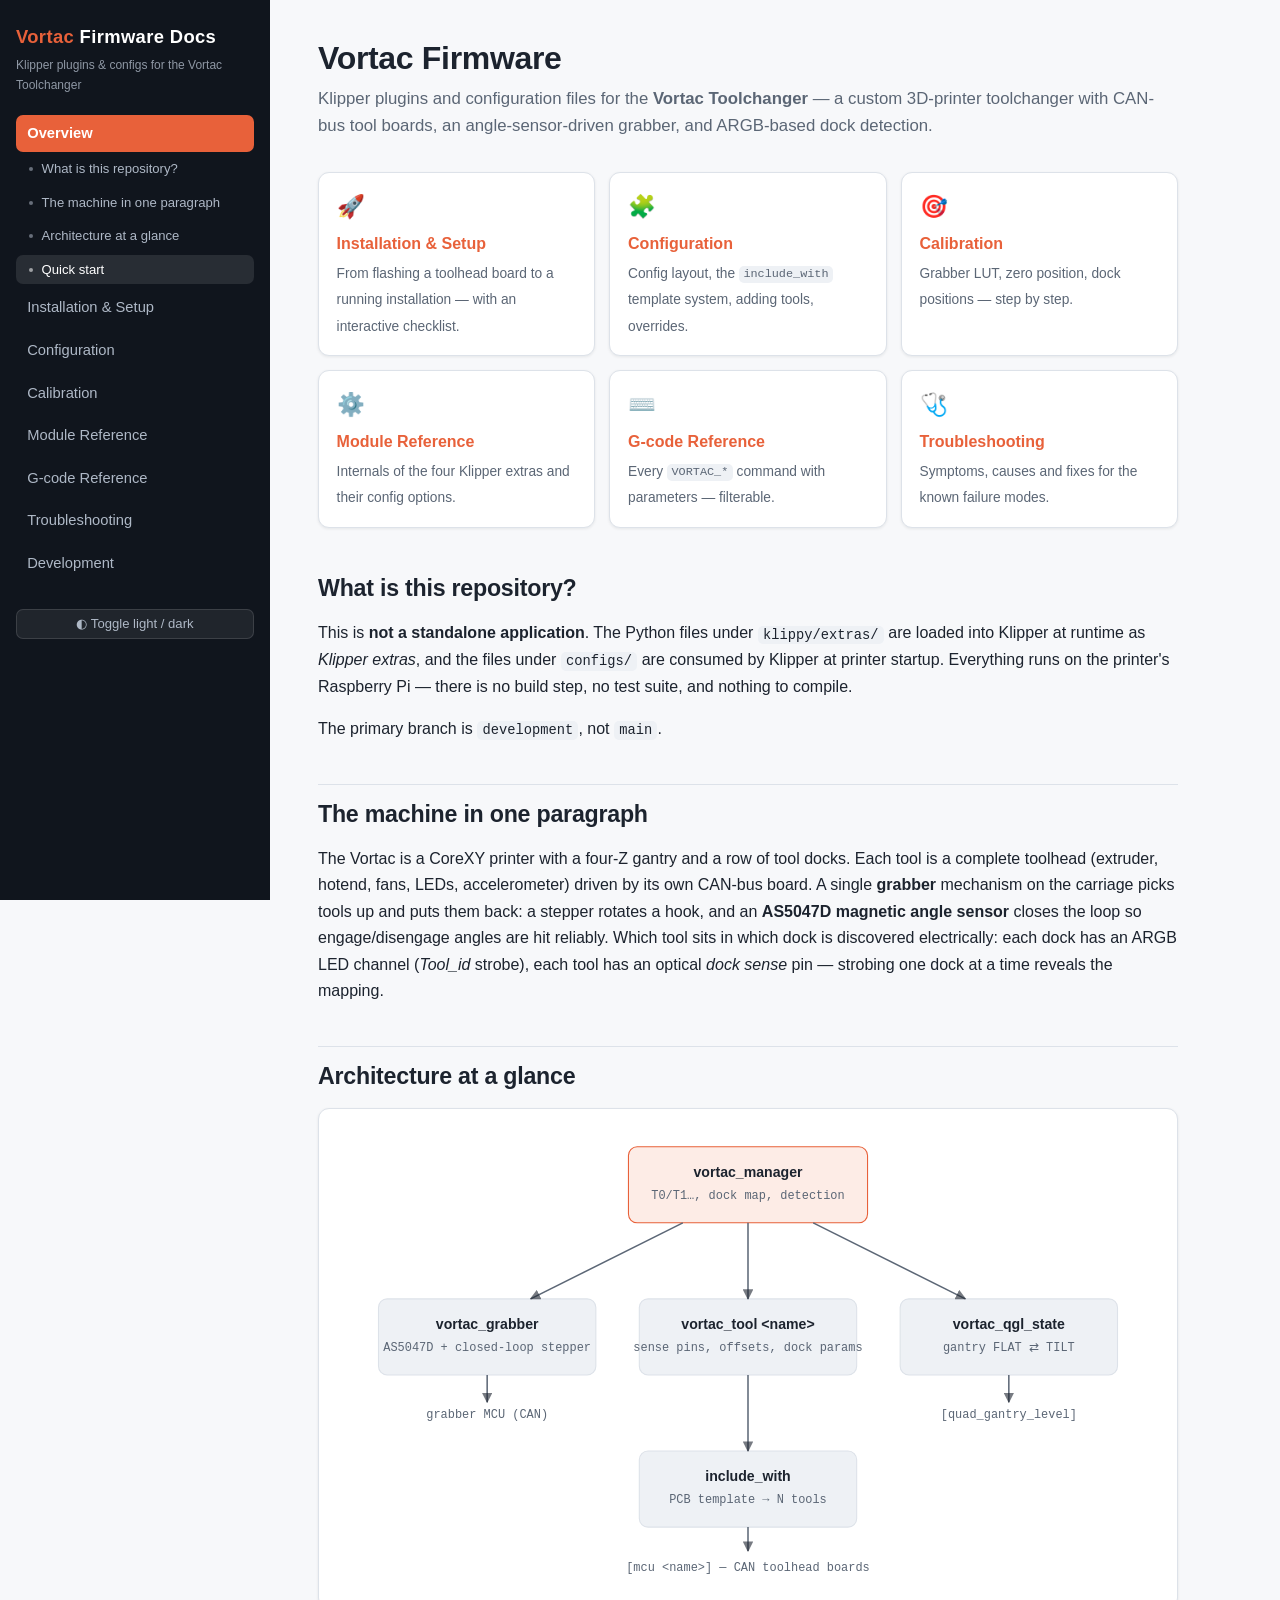
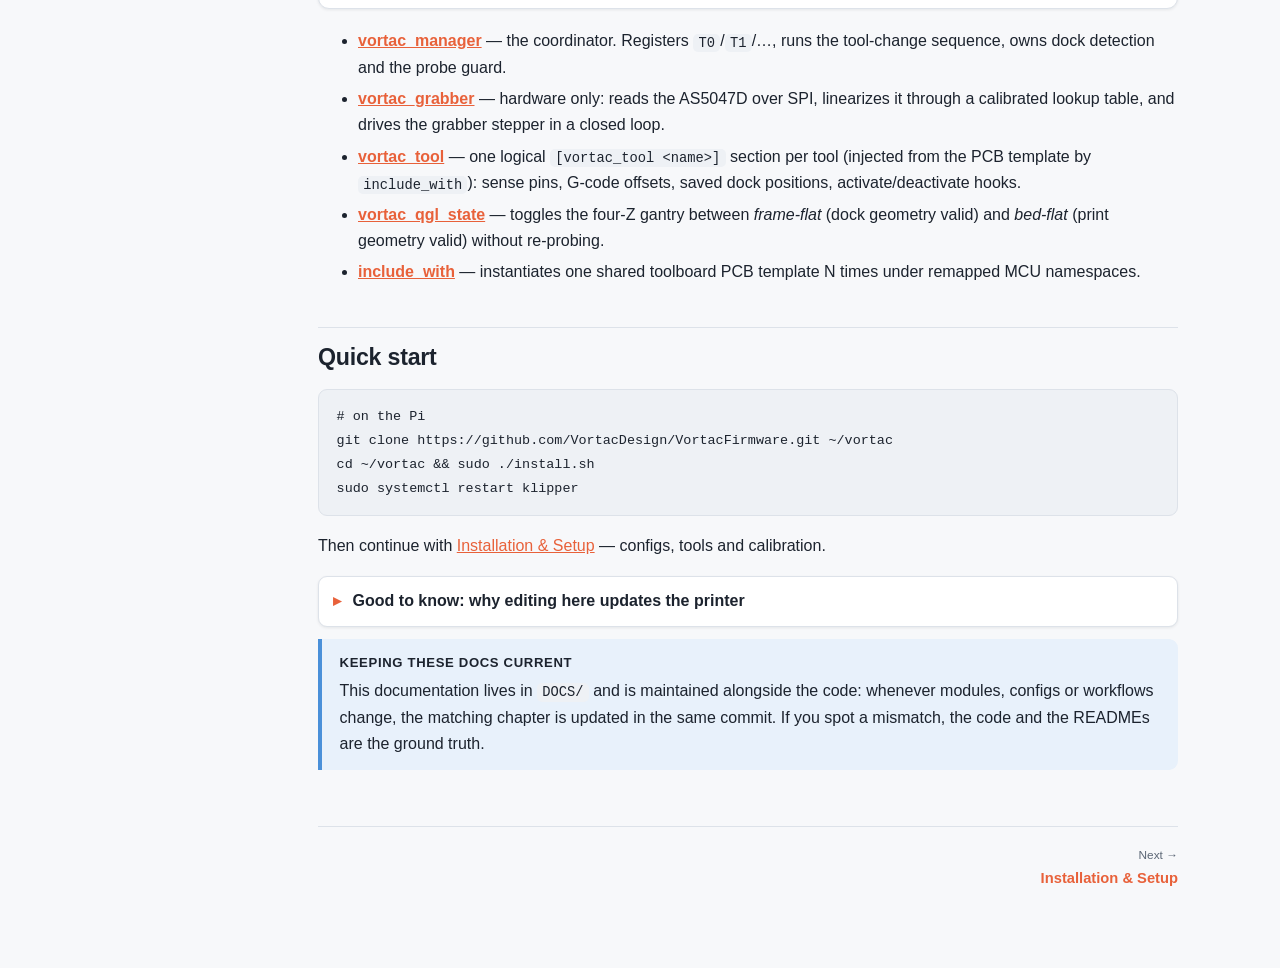
==== DOCS/index.html @ e0db28ae "updated tool logic to automatic indexing" ====
<!DOCTYPE html>
<html lang="en">
<head>
<meta charset="utf-8">
<meta name="viewport" content="width=device-width, initial-scale=1">
<title>Overview — Vortac Firmware Docs</title>
<link rel="stylesheet" href="assets/style.css">
<script src="assets/docs.js" defer></script>
</head>
<body>
<nav class="sidebar"></nav>
<main><div class="content">

<h1>Vortac Firmware</h1>
<p class="subtitle">Klipper plugins and configuration files for the <strong>Vortac Toolchanger</strong> —
a custom 3D-printer toolchanger with CAN-bus tool boards, an angle-sensor-driven grabber,
and ARGB-based dock detection.</p>

<div class="card-grid">
  <a class="card" href="setup.html">
    <span class="card-icon">🚀</span>
    <span class="card-title">Installation &amp; Setup</span>
    <span class="card-desc">From flashing a toolhead board to a running installation — with an interactive checklist.</span>
  </a>
  <a class="card" href="configuration.html">
    <span class="card-icon">🧩</span>
    <span class="card-title">Configuration</span>
    <span class="card-desc">Config layout, the <code>include_with</code> template system, adding tools, overrides.</span>
  </a>
  <a class="card" href="calibration.html">
    <span class="card-icon">🎯</span>
    <span class="card-title">Calibration</span>
    <span class="card-desc">Grabber LUT, zero position, dock positions — step by step.</span>
  </a>
  <a class="card" href="modules.html">
    <span class="card-icon">⚙️</span>
    <span class="card-title">Module Reference</span>
    <span class="card-desc">Internals of the four Klipper extras and their config options.</span>
  </a>
  <a class="card" href="gcode.html">
    <span class="card-icon">⌨️</span>
    <span class="card-title">G-code Reference</span>
    <span class="card-desc">Every <code>VORTAC_*</code> command with parameters — filterable.</span>
  </a>
  <a class="card" href="troubleshooting.html">
    <span class="card-icon">🩺</span>
    <span class="card-title">Troubleshooting</span>
    <span class="card-desc">Symptoms, causes and fixes for the known failure modes.</span>
  </a>
</div>

<h2 id="what-is-this">What is this repository?</h2>
<p>This is <strong>not a standalone application</strong>. The Python files under
<code>klippy/extras/</code> are loaded into Klipper at runtime as
<em>Klipper extras</em>, and the files under <code>configs/</code> are consumed by
Klipper at printer startup. Everything runs on the printer's Raspberry Pi —
there is no build step, no test suite, and nothing to compile.</p>

<p>The primary branch is <code>development</code>, not <code>main</code>.</p>

<h2 id="the-machine">The machine in one paragraph</h2>
<p>The Vortac is a CoreXY printer with a four-Z gantry and a row of tool docks.
Each tool is a complete toolhead (extruder, hotend, fans, LEDs, accelerometer) driven by its
own CAN-bus board. A single <strong>grabber</strong> mechanism on the carriage picks tools up
and puts them back: a stepper rotates a hook, and an <strong>AS5047D magnetic angle sensor</strong>
closes the loop so engage/disengage angles are hit reliably. Which tool sits in which dock is
discovered electrically: each dock has an ARGB LED channel (<em>Tool_id</em> strobe), each tool
has an optical <em>dock sense</em> pin — strobing one dock at a time reveals the mapping.</p>

<h2 id="architecture">Architecture at a glance</h2>

<div class="diagram">
<svg viewBox="0 0 760 430" role="img" aria-label="Vortac firmware architecture diagram">
  <defs>
    <marker id="arrow" viewBox="0 0 10 10" refX="9" refY="5" markerWidth="7" markerHeight="7" orient="auto-start-reverse">
      <path d="M0,0 L10,5 L0,10 z" fill="currentColor" opacity=".6"/>
    </marker>
  </defs>

  <!-- manager -->
  <rect class="dbox-hl" x="270" y="20" width="220" height="70"/>
  <text class="dlabel" x="380" y="48" text-anchor="middle">vortac_manager</text>
  <text class="dsub"   x="380" y="68" text-anchor="middle">T0/T1…, dock map, detection</text>

  <!-- grabber -->
  <rect class="dbox" x="40" y="160" width="200" height="70"/>
  <text class="dlabel" x="140" y="188" text-anchor="middle">vortac_grabber</text>
  <text class="dsub"   x="140" y="208" text-anchor="middle">AS5047D + closed-loop stepper</text>

  <!-- tools -->
  <rect class="dbox" x="280" y="160" width="200" height="70"/>
  <text class="dlabel" x="380" y="188" text-anchor="middle">vortac_tool &lt;name&gt;</text>
  <text class="dsub"   x="380" y="208" text-anchor="middle">sense pins, offsets, dock params</text>

  <!-- qgl -->
  <rect class="dbox" x="520" y="160" width="200" height="70"/>
  <text class="dlabel" x="620" y="188" text-anchor="middle">vortac_qgl_state</text>
  <text class="dsub"   x="620" y="208" text-anchor="middle">gantry FLAT ⇄ TILT</text>

  <!-- include_with -->
  <rect class="dbox" x="280" y="300" width="200" height="70"/>
  <text class="dlabel" x="380" y="328" text-anchor="middle">include_with</text>
  <text class="dsub"   x="380" y="348" text-anchor="middle">PCB template → N tools</text>

  <!-- hardware row -->
  <text class="dsub" x="140" y="270" text-anchor="middle">grabber MCU (CAN)</text>
  <text class="dsub" x="620" y="270" text-anchor="middle">[quad_gantry_level]</text>
  <text class="dsub" x="380" y="410" text-anchor="middle">[mcu &lt;name&gt;] — CAN toolhead boards</text>

  <!-- edges -->
  <path class="dline" d="M320 90 L180 160"/>
  <path class="dline" d="M380 90 L380 160"/>
  <path class="dline" d="M440 90 L580 160"/>
  <path class="dline" d="M380 230 L380 300"/>
  <path class="dline" d="M140 230 L140 255"/>
  <path class="dline" d="M620 230 L620 255"/>
  <path class="dline" d="M380 370 L380 392"/>
</svg>
</div>

<ul>
  <li><strong><a href="modules.html#vortac-manager">vortac_manager</a></strong> — the coordinator.
      Registers <code>T0</code>/<code>T1</code>/…, runs the tool-change sequence, owns dock
      detection and the probe guard.</li>
  <li><strong><a href="modules.html#vortac-grabber">vortac_grabber</a></strong> — hardware only:
      reads the AS5047D over SPI, linearizes it through a calibrated lookup table, and drives the
      grabber stepper in a closed loop.</li>
  <li><strong><a href="modules.html#vortac-tool">vortac_tool</a></strong> — one logical
      <code>[vortac_tool &lt;name&gt;]</code> section per tool (injected from the PCB template by
      <code>include_with</code>): sense pins, G-code offsets, saved dock positions,
      activate/deactivate hooks.</li>
  <li><strong><a href="modules.html#vortac-qgl-state">vortac_qgl_state</a></strong> — toggles the
      four-Z gantry between <em>frame-flat</em> (dock geometry valid) and <em>bed-flat</em>
      (print geometry valid) without re-probing.</li>
  <li><strong><a href="modules.html#include-with">include_with</a></strong> — instantiates one
      shared toolboard PCB template N times under remapped MCU namespaces.</li>
</ul>

<h2 id="quick-start">Quick start</h2>
<pre><code># on the Pi
git clone https://github.com/VortacDesign/VortacFirmware.git ~/vortac
cd ~/vortac &amp;&amp; sudo ./install.sh
sudo systemctl restart klipper</code></pre>
<p>Then continue with <a href="setup.html">Installation &amp; Setup</a> — configs, tools and
calibration.</p>

<details class="fold">
  <summary>Good to know: why editing here updates the printer</summary>
  <div class="fold-body">
    <p><code>install.sh</code> <em>symlinks</em> every plugin into Klipper's
    <code>klippy/extras/</code> and <em>bind-mounts</em> <code>configs/vortac_configs/</code> into
    <code>~/printer_data/config/</code>. A systemd <code>.path</code> unit watches the git branch
    ref, so every <code>git pull</code> re-runs the installer automatically. The only manual step
    after pulling is <code>sudo systemctl restart klipper</code>.</p>
  </div>
</details>

<div class="callout">
  <span class="callout-title">Keeping these docs current</span>
  <p>This documentation lives in <code>DOCS/</code> and is maintained alongside the code:
  whenever modules, configs or workflows change, the matching chapter is updated in the same
  commit. If you spot a mismatch, the code and the READMEs are the ground truth.</p>
</div>

<div class="page-nav" data-auto></div>
</div></main>
</body>
</html>
---- DOCS/assets/style.css ----
/* Vortac Firmware documentation — shared stylesheet */

:root {
  --bg: #f7f8fa;
  --bg-panel: #ffffff;
  --bg-code: #eef1f5;
  --bg-sidebar: #10151d;
  --sidebar-text: #aeb8c6;
  --sidebar-active: #ffffff;
  --text: #1c232e;
  --text-muted: #5b6675;
  --accent: #e8613a;          /* Vortac orange */
  --accent-soft: #fdece6;
  --border: #dde2e9;
  --note-bg: #e8f1fb;  --note-border: #4a90d9;
  --warn-bg: #fdf3e0;  --warn-border: #e0a030;
  --tip-bg:  #e9f7ec;  --tip-border: #3fa860;
  --danger-bg: #fceaea; --danger-border: #d05050;
  --kbd-bg: #ffffff;
  --shadow: 0 1px 3px rgba(16, 21, 29, .08);
}

[data-theme="dark"] {
  --bg: #10151d;
  --bg-panel: #171e29;
  --bg-code: #0c1017;
  --bg-sidebar: #0c1017;
  --sidebar-text: #8b95a5;
  --sidebar-active: #ffffff;
  --text: #dde3ea;
  --text-muted: #93a0b0;
  --accent: #f0764f;
  --accent-soft: #3a2118;
  --border: #2a3442;
  --note-bg: #16283c;  --note-border: #4a90d9;
  --warn-bg: #33270f;  --warn-border: #e0a030;
  --tip-bg:  #142b1b;  --tip-border: #3fa860;
  --danger-bg: #351919; --danger-border: #d05050;
  --kbd-bg: #222c3a;
  --shadow: 0 1px 3px rgba(0, 0, 0, .4);
}

* { box-sizing: border-box; }

html { scroll-behavior: smooth; }

body {
  margin: 0;
  font-family: -apple-system, BlinkMacSystemFont, "Segoe UI", Roboto, "Helvetica Neue", Arial, sans-serif;
  font-size: 16px;
  line-height: 1.65;
  color: var(--text);
  background: var(--bg);
  display: flex;
  min-height: 100vh;
}

/* ---------- Sidebar ---------- */

nav.sidebar {
  width: 270px;
  flex-shrink: 0;
  background: var(--bg-sidebar);
  color: var(--sidebar-text);
  padding: 1.4rem 1rem 2rem;
  position: sticky;
  top: 0;
  height: 100vh;
  overflow-y: auto;
}

.sidebar .brand {
  display: block;
  color: var(--sidebar-active);
  text-decoration: none;
  font-size: 1.15rem;
  font-weight: 700;
  letter-spacing: .02em;
  margin-bottom: .2rem;
}
.sidebar .brand span { color: var(--accent); }
.sidebar .tagline {
  font-size: .75rem;
  margin: 0 0 1.2rem;
  color: var(--sidebar-text);
  opacity: .8;
}

.sidebar ul { list-style: none; margin: 0; padding: 0; }
.sidebar li a {
  display: block;
  color: var(--sidebar-text);
  text-decoration: none;
  padding: .42rem .7rem;
  border-radius: 7px;
  font-size: .92rem;
}
.sidebar li a:hover { color: var(--sidebar-active); background: rgba(255,255,255,.06); }
.sidebar li a.active {
  color: var(--sidebar-active);
  background: var(--accent);
  font-weight: 600;
}

.sidebar .toc { margin: .15rem 0 .3rem 0; }
.sidebar .toc a {
  font-size: .82rem;
  padding: .22rem .7rem .22rem 1.6rem;
  position: relative;
}
.sidebar .toc a::before {
  content: "";
  position: absolute;
  left: .8rem; top: 50%;
  width: 4px; height: 4px;
  border-radius: 50%;
  background: currentColor;
  transform: translateY(-50%);
  opacity: .55;
}
.sidebar .toc a.active { background: rgba(255,255,255,.1); font-weight: 500; }

.sidebar .theme-toggle {
  margin-top: 1.4rem;
  width: 100%;
  background: rgba(255,255,255,.07);
  color: var(--sidebar-text);
  border: 1px solid rgba(255,255,255,.12);
  border-radius: 7px;
  padding: .4rem .7rem;
  cursor: pointer;
  font-size: .82rem;
}
.sidebar .theme-toggle:hover { color: var(--sidebar-active); }

/* ---------- Main content ---------- */

main {
  flex: 1;
  min-width: 0;
  padding: 2.4rem 3rem 5rem;
}

.content { max-width: 860px; }

h1 {
  font-size: 2rem;
  line-height: 1.25;
  margin: 0 0 .4rem;
  letter-spacing: -.01em;
}
.subtitle {
  color: var(--text-muted);
  margin: 0 0 2rem;
  font-size: 1.05rem;
}

h2 {
  font-size: 1.45rem;
  margin: 2.6rem 0 .8rem;
  padding-top: .6rem;
  border-top: 1px solid var(--border);
  letter-spacing: -.01em;
}
h2:first-of-type { border-top: none; padding-top: 0; }
h3 { font-size: 1.12rem; margin: 1.8rem 0 .5rem; }
h4 { font-size: .98rem; margin: 1.3rem 0 .4rem; }

h2 .anchor, h3 .anchor {
  opacity: 0;
  text-decoration: none;
  color: var(--accent);
  margin-left: .35rem;
  font-weight: 400;
}
h2:hover .anchor, h3:hover .anchor { opacity: 1; }

p, ul, ol { margin: 0 0 1rem; }
li { margin-bottom: .3rem; }
a { color: var(--accent); }

hr { border: none; border-top: 1px solid var(--border); margin: 2rem 0; }

/* ---------- Code ---------- */

code, kbd {
  font-family: ui-monospace, SFMono-Regular, "SF Mono", Menlo, Consolas, monospace;
  font-size: .86em;
}
code {
  background: var(--bg-code);
  padding: .12em .38em;
  border-radius: 5px;
}
pre {
  background: var(--bg-code);
  border: 1px solid var(--border);
  border-radius: 9px;
  padding: .9rem 1.1rem;
  overflow-x: auto;
  line-height: 1.5;
  margin: 0 0 1.1rem;
}
pre code { background: none; padding: 0; font-size: .84rem; }

kbd {
  background: var(--kbd-bg);
  border: 1px solid var(--border);
  border-bottom-width: 2px;
  border-radius: 5px;
  padding: .08em .4em;
}

/* ---------- Tables ---------- */

.table-wrap { overflow-x: auto; margin: 0 0 1.2rem; }
table {
  border-collapse: collapse;
  width: 100%;
  font-size: .9rem;
  background: var(--bg-panel);
  border: 1px solid var(--border);
  border-radius: 9px;
  overflow: hidden;
  box-shadow: var(--shadow);
}
th, td {
  text-align: left;
  padding: .5rem .8rem;
  border-bottom: 1px solid var(--border);
  vertical-align: top;
}
th {
  background: var(--bg-code);
  font-weight: 600;
  font-size: .84rem;
}
tr:last-child td { border-bottom: none; }

/* ---------- Callouts ---------- */

.callout {
  border-left: 4px solid var(--note-border);
  background: var(--note-bg);
  border-radius: 0 9px 9px 0;
  padding: .8rem 1.1rem;
  margin: 0 0 1.1rem;
}
.callout > :last-child { margin-bottom: 0; }
.callout .callout-title {
  font-weight: 700;
  font-size: .82rem;
  text-transform: uppercase;
  letter-spacing: .05em;
  display: block;
  margin-bottom: .25rem;
}
.callout.warn   { border-color: var(--warn-border);   background: var(--warn-bg); }
.callout.tip    { border-color: var(--tip-border);    background: var(--tip-bg); }
.callout.danger { border-color: var(--danger-border); background: var(--danger-bg); }

/* ---------- Collapsibles ---------- */

details.fold {
  background: var(--bg-panel);
  border: 1px solid var(--border);
  border-radius: 9px;
  margin: 0 0 .8rem;
  box-shadow: var(--shadow);
}
details.fold > summary {
  cursor: pointer;
  padding: .7rem 1.1rem;
  font-weight: 600;
  list-style: none;
  position: relative;
  padding-left: 2.1rem;
  user-select: none;
}
details.fold > summary::-webkit-details-marker { display: none; }
details.fold > summary::before {
  content: "▸";
  position: absolute;
  left: .9rem;
  color: var(--accent);
  transition: transform .15s ease;
}
details.fold[open] > summary::before { transform: rotate(90deg); }
details.fold > .fold-body { padding: 0 1.1rem .9rem 2.1rem; }
details.fold > .fold-body > :last-child { margin-bottom: 0; }

/* ---------- Interactive checklists ---------- */

.checklist {
  background: var(--bg-panel);
  border: 1px solid var(--border);
  border-radius: 11px;
  padding: 1rem 1.2rem;
  margin: 0 0 1.4rem;
  box-shadow: var(--shadow);
}
.checklist .checklist-head {
  display: flex;
  justify-content: space-between;
  align-items: baseline;
  gap: 1rem;
  margin-bottom: .5rem;
}
.checklist .checklist-head h3, .checklist .checklist-head h4 { margin: 0; }
.checklist .reset {
  background: none;
  border: 1px solid var(--border);
  border-radius: 6px;
  color: var(--text-muted);
  font-size: .74rem;
  padding: .18rem .55rem;
  cursor: pointer;
  white-space: nowrap;
}
.checklist .reset:hover { color: var(--accent); border-color: var(--accent); }

label.check {
  display: flex;
  gap: .65rem;
  align-items: flex-start;
  padding: .42rem .3rem;
  border-radius: 7px;
  cursor: pointer;
}
label.check:hover { background: var(--bg-code); }
label.check input[type="checkbox"] {
  margin-top: .3rem;
  width: 1rem; height: 1rem;
  accent-color: var(--accent);
  flex-shrink: 0;
  cursor: pointer;
}
label.check .check-text > :last-child { margin-bottom: 0; }
label.check:has(input:checked) .check-text { color: var(--text-muted); }
label.check:has(input:checked) .check-text .check-title { text-decoration: line-through; }
.check-title { font-weight: 600; }
.check-sub { display: block; font-size: .86rem; color: var(--text-muted); }
.check-sub code { font-size: .95em; }

/* ---------- Cards (index page) ---------- */

.card-grid {
  display: grid;
  grid-template-columns: repeat(auto-fill, minmax(240px, 1fr));
  gap: .9rem;
  margin: 0 0 1.4rem;
}
a.card {
  display: block;
  background: var(--bg-panel);
  border: 1px solid var(--border);
  border-radius: 11px;
  padding: 1rem 1.1rem;
  text-decoration: none;
  color: var(--text);
  box-shadow: var(--shadow);
  transition: border-color .12s ease, transform .12s ease;
}
a.card:hover { border-color: var(--accent); transform: translateY(-2px); }
a.card .card-icon { font-size: 1.4rem; display: block; margin-bottom: .3rem; }
a.card .card-title { font-weight: 700; color: var(--accent); display: block; margin-bottom: .15rem; }
a.card .card-desc { font-size: .86rem; color: var(--text-muted); }

/* ---------- Badges / misc ---------- */

.badge {
  display: inline-block;
  font-size: .72rem;
  font-weight: 700;
  padding: .1em .55em;
  border-radius: 99px;
  background: var(--accent-soft);
  color: var(--accent);
  vertical-align: middle;
  letter-spacing: .02em;
}

.cmd { white-space: nowrap; }

.page-nav {
  display: flex;
  justify-content: space-between;
  gap: 1rem;
  margin-top: 3.5rem;
  padding-top: 1.2rem;
  border-top: 1px solid var(--border);
  font-size: .92rem;
}
.page-nav a {
  text-decoration: none;
  color: var(--accent);
  font-weight: 600;
}
.page-nav .dir { display: block; font-size: .74rem; color: var(--text-muted); font-weight: 400; }
.page-nav .next { text-align: right; margin-left: auto; }

.filterbox {
  width: 100%;
  padding: .55rem .9rem;
  border: 1px solid var(--border);
  border-radius: 8px;
  background: var(--bg-panel);
  color: var(--text);
  font-size: .95rem;
  margin: 0 0 1rem;
}
.filterbox:focus { outline: 2px solid var(--accent); border-color: transparent; }

/* ---------- Diagram ---------- */

.diagram {
  background: var(--bg-panel);
  border: 1px solid var(--border);
  border-radius: 11px;
  padding: 1rem;
  margin: 0 0 1.2rem;
  overflow-x: auto;
  box-shadow: var(--shadow);
}
.diagram svg { display: block; margin: 0 auto; max-width: 100%; height: auto; }
.diagram .dlabel { font: 600 13px -apple-system, "Segoe UI", sans-serif; fill: var(--text); }
.diagram .dsub   { font: 11px ui-monospace, Menlo, monospace; fill: var(--text-muted); }
.diagram .dbox   { fill: var(--bg-code); stroke: var(--border); rx: 8; }
.diagram .dbox-hl { fill: var(--accent-soft); stroke: var(--accent); rx: 8; }
.diagram .dline  { stroke: var(--text-muted); stroke-width: 1.4; fill: none; marker-end: url(#arrow); }

/* ---------- Responsive ---------- */

@media (max-width: 900px) {
  body { flex-direction: column; }
  nav.sidebar {
    width: 100%;
    height: auto;
    position: static;
    padding-bottom: 1rem;
  }
  main { padding: 1.4rem 1.2rem 4rem; }
  .sidebar .toc { display: none; }
}

@media print {
  nav.sidebar, .page-nav, .theme-toggle, .checklist .reset { display: none; }
  main { padding: 0; }
}
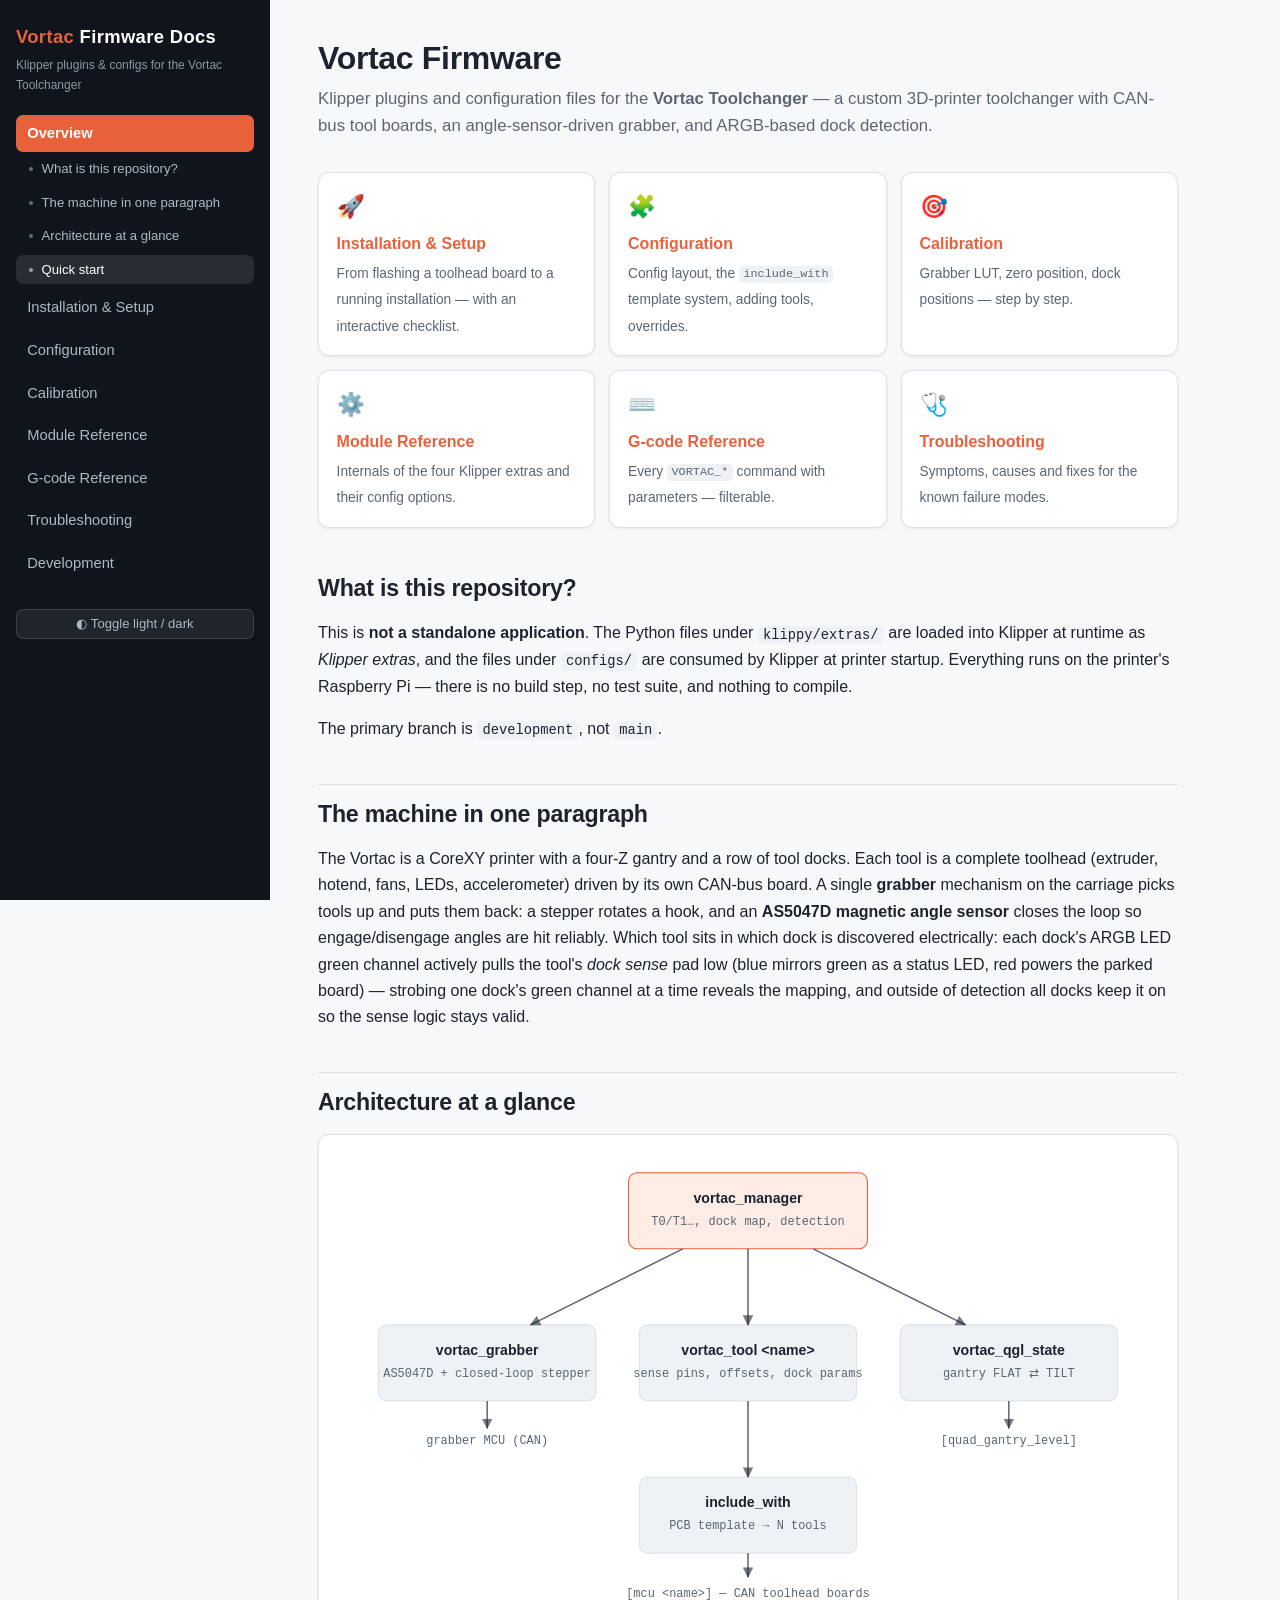
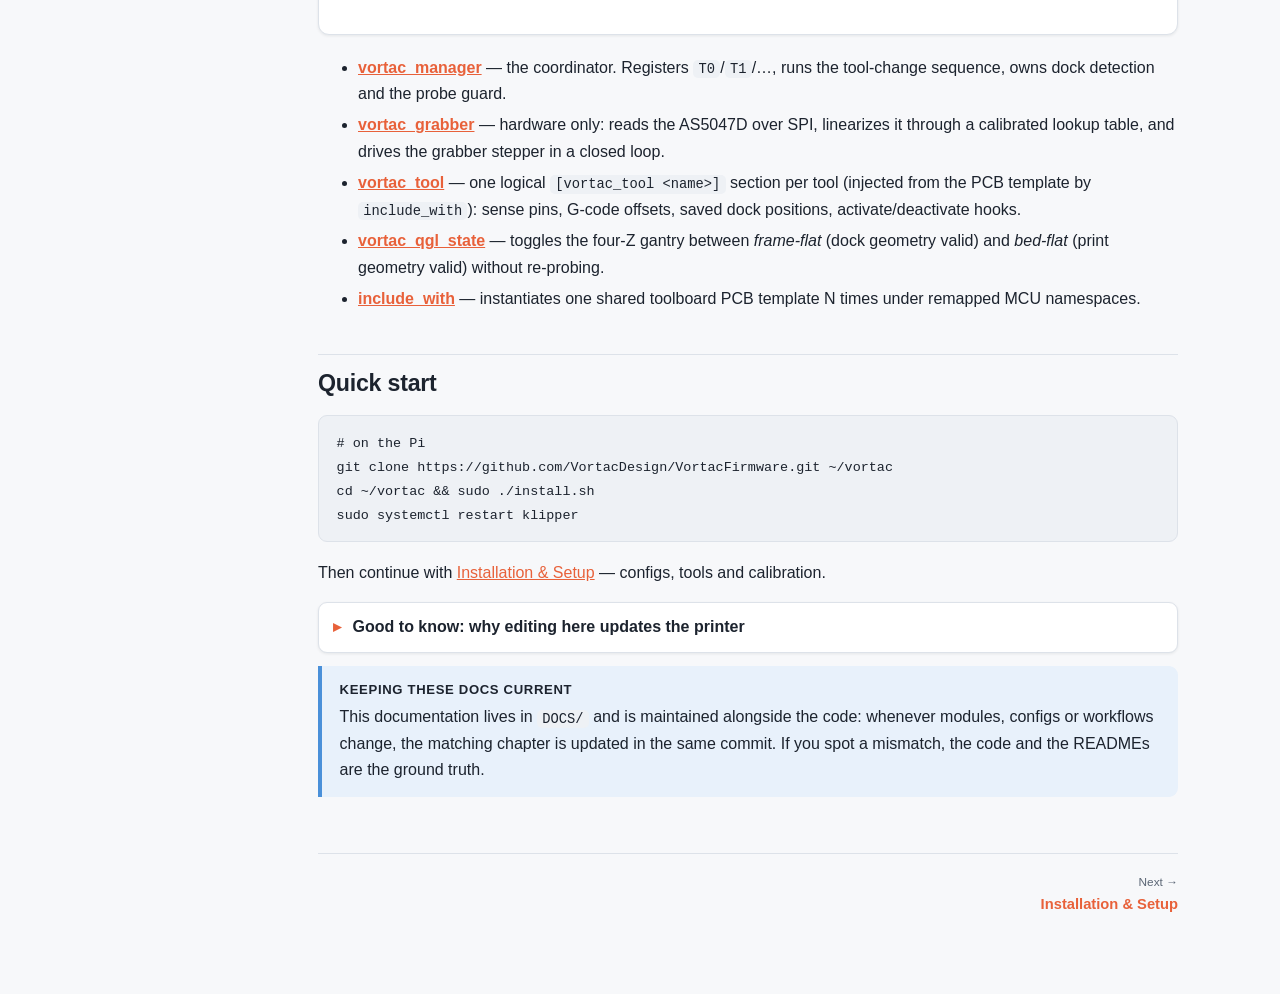
==== commit 51bebb6e: "updated led logic and status led to sense pin" ====
--- a/DOCS/index.html
+++ b/DOCS/index.html
@@ -64,8 +64,10 @@
 own CAN-bus board. A single <strong>grabber</strong> mechanism on the carriage picks tools up
 and puts them back: a stepper rotates a hook, and an <strong>AS5047D magnetic angle sensor</strong>
 closes the loop so engage/disengage angles are hit reliably. Which tool sits in which dock is
-discovered electrically: each dock has an ARGB LED channel (<em>Tool_id</em> strobe), each tool
-has an optical <em>dock sense</em> pin — strobing one dock at a time reveals the mapping.</p>
+discovered electrically: each dock's ARGB LED green channel actively pulls the tool's
+<em>dock sense</em> pad low (blue mirrors green as a status LED, red powers the parked board) —
+strobing one dock's green channel at a time reveals the mapping, and outside of detection all
+docks keep it on so the sense logic stays valid.</p>
 
 <h2 id="architecture">Architecture at a glance</h2>
 
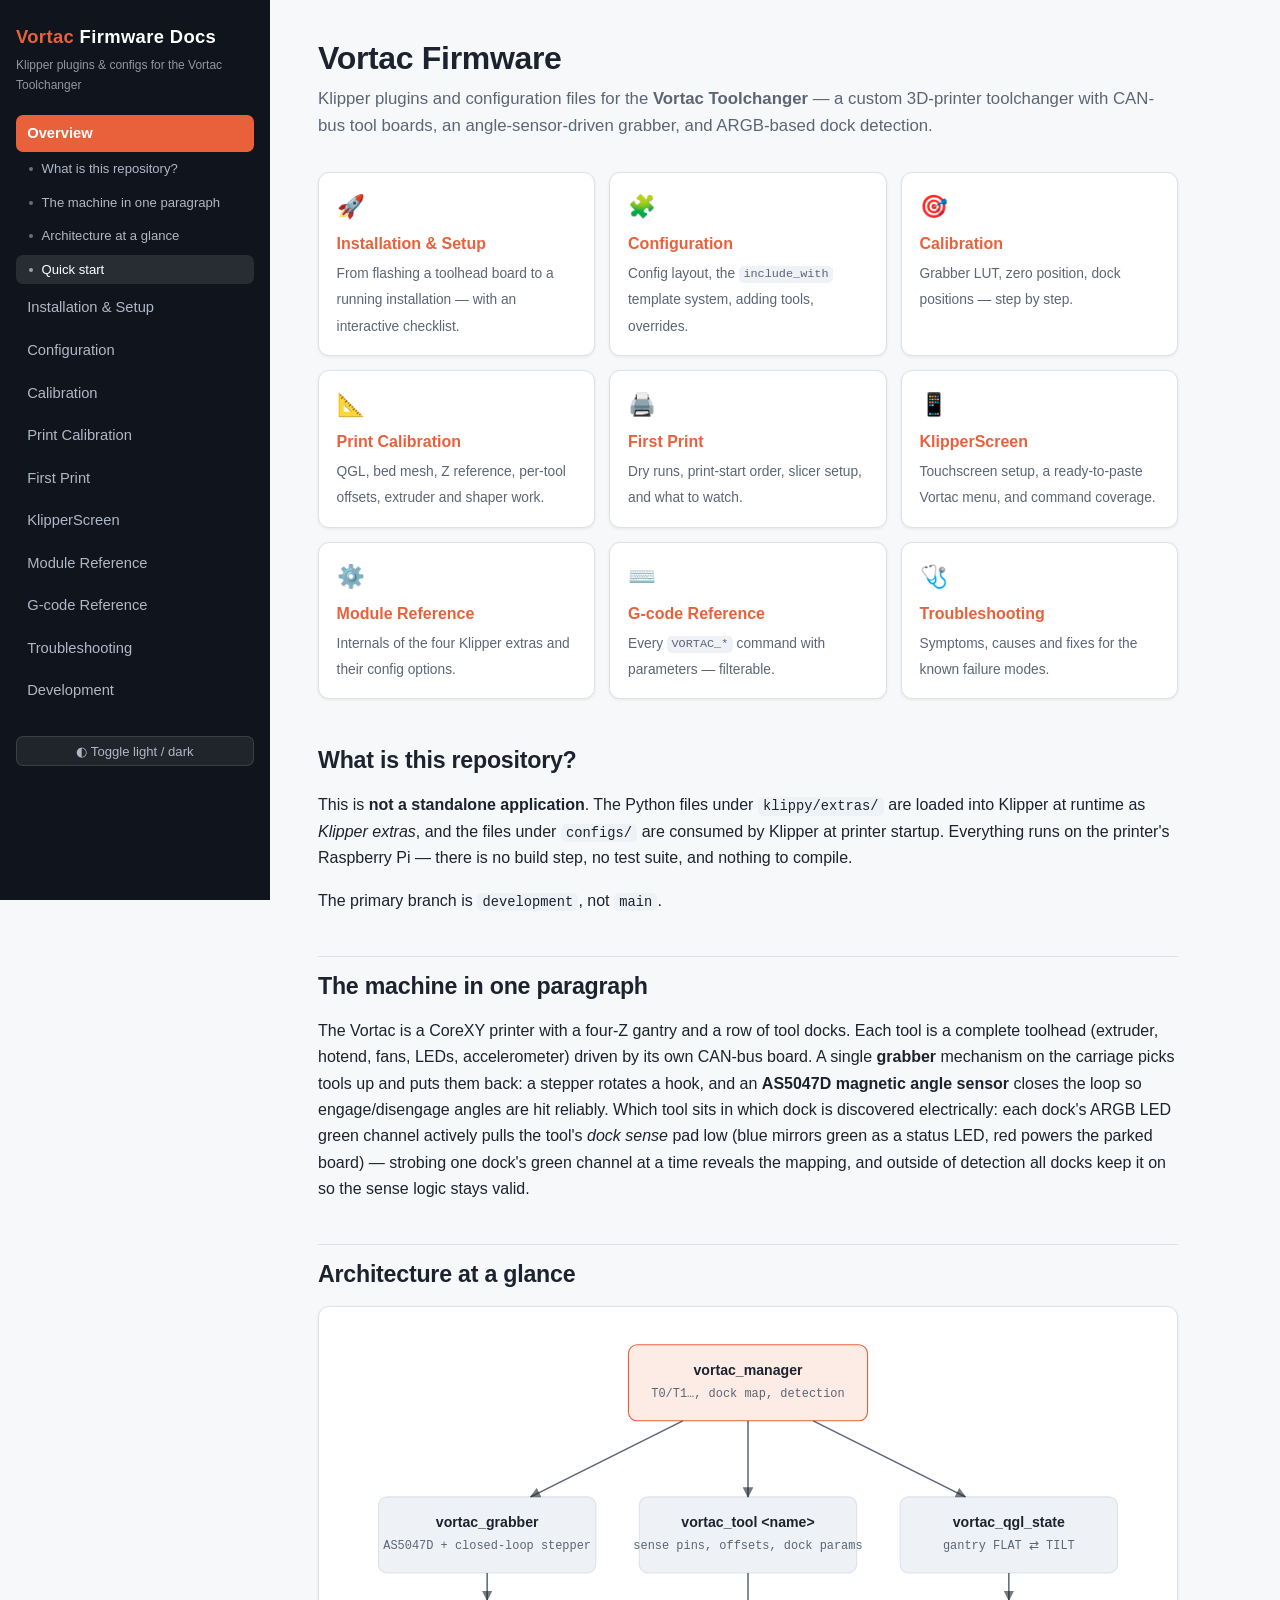
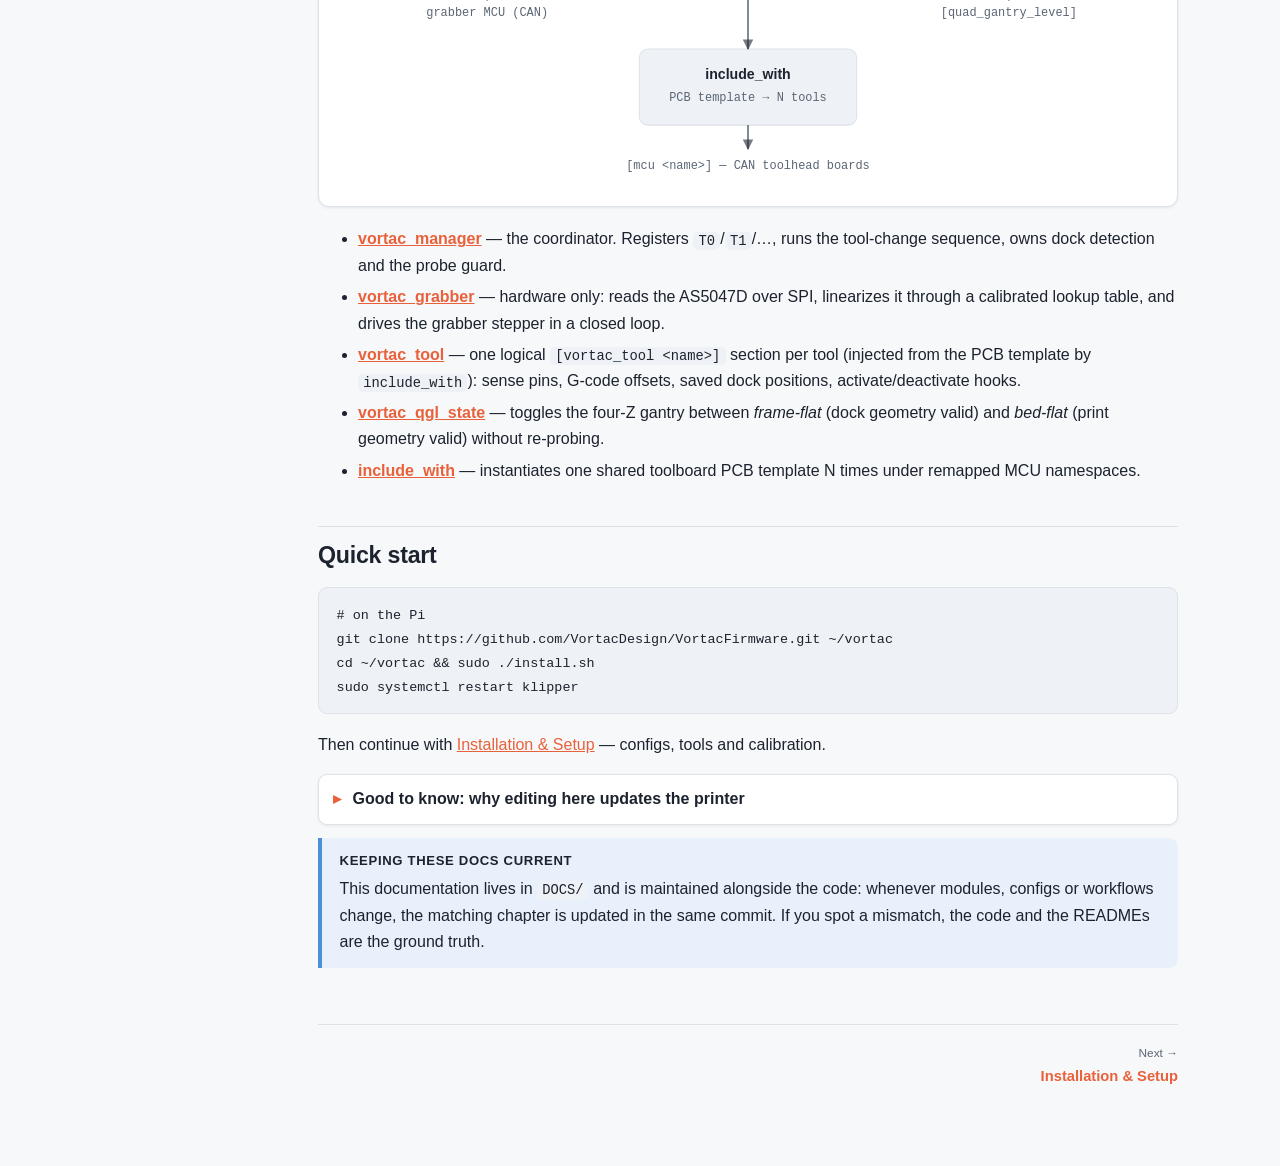
==== commit 49c8918a: "init klipper ui" ====
--- a/DOCS/index.html
+++ b/DOCS/index.html
@@ -31,6 +31,21 @@
     <span class="card-icon">🎯</span>
     <span class="card-title">Calibration</span>
     <span class="card-desc">Grabber LUT, zero position, dock positions — step by step.</span>
+  </a>
+  <a class="card" href="print-calibration.html">
+    <span class="card-icon">📐</span>
+    <span class="card-title">Print Calibration</span>
+    <span class="card-desc">QGL, bed mesh, Z reference, per-tool offsets, extruder and shaper work.</span>
+  </a>
+  <a class="card" href="first-print.html">
+    <span class="card-icon">🖨️</span>
+    <span class="card-title">First Print</span>
+    <span class="card-desc">Dry runs, print-start order, slicer setup, and what to watch.</span>
+  </a>
+  <a class="card" href="klipperscreen.html">
+    <span class="card-icon">📱</span>
+    <span class="card-title">KlipperScreen</span>
+    <span class="card-desc">Touchscreen setup, a ready-to-paste Vortac menu, and command coverage.</span>
   </a>
   <a class="card" href="modules.html">
     <span class="card-icon">⚙️</span>
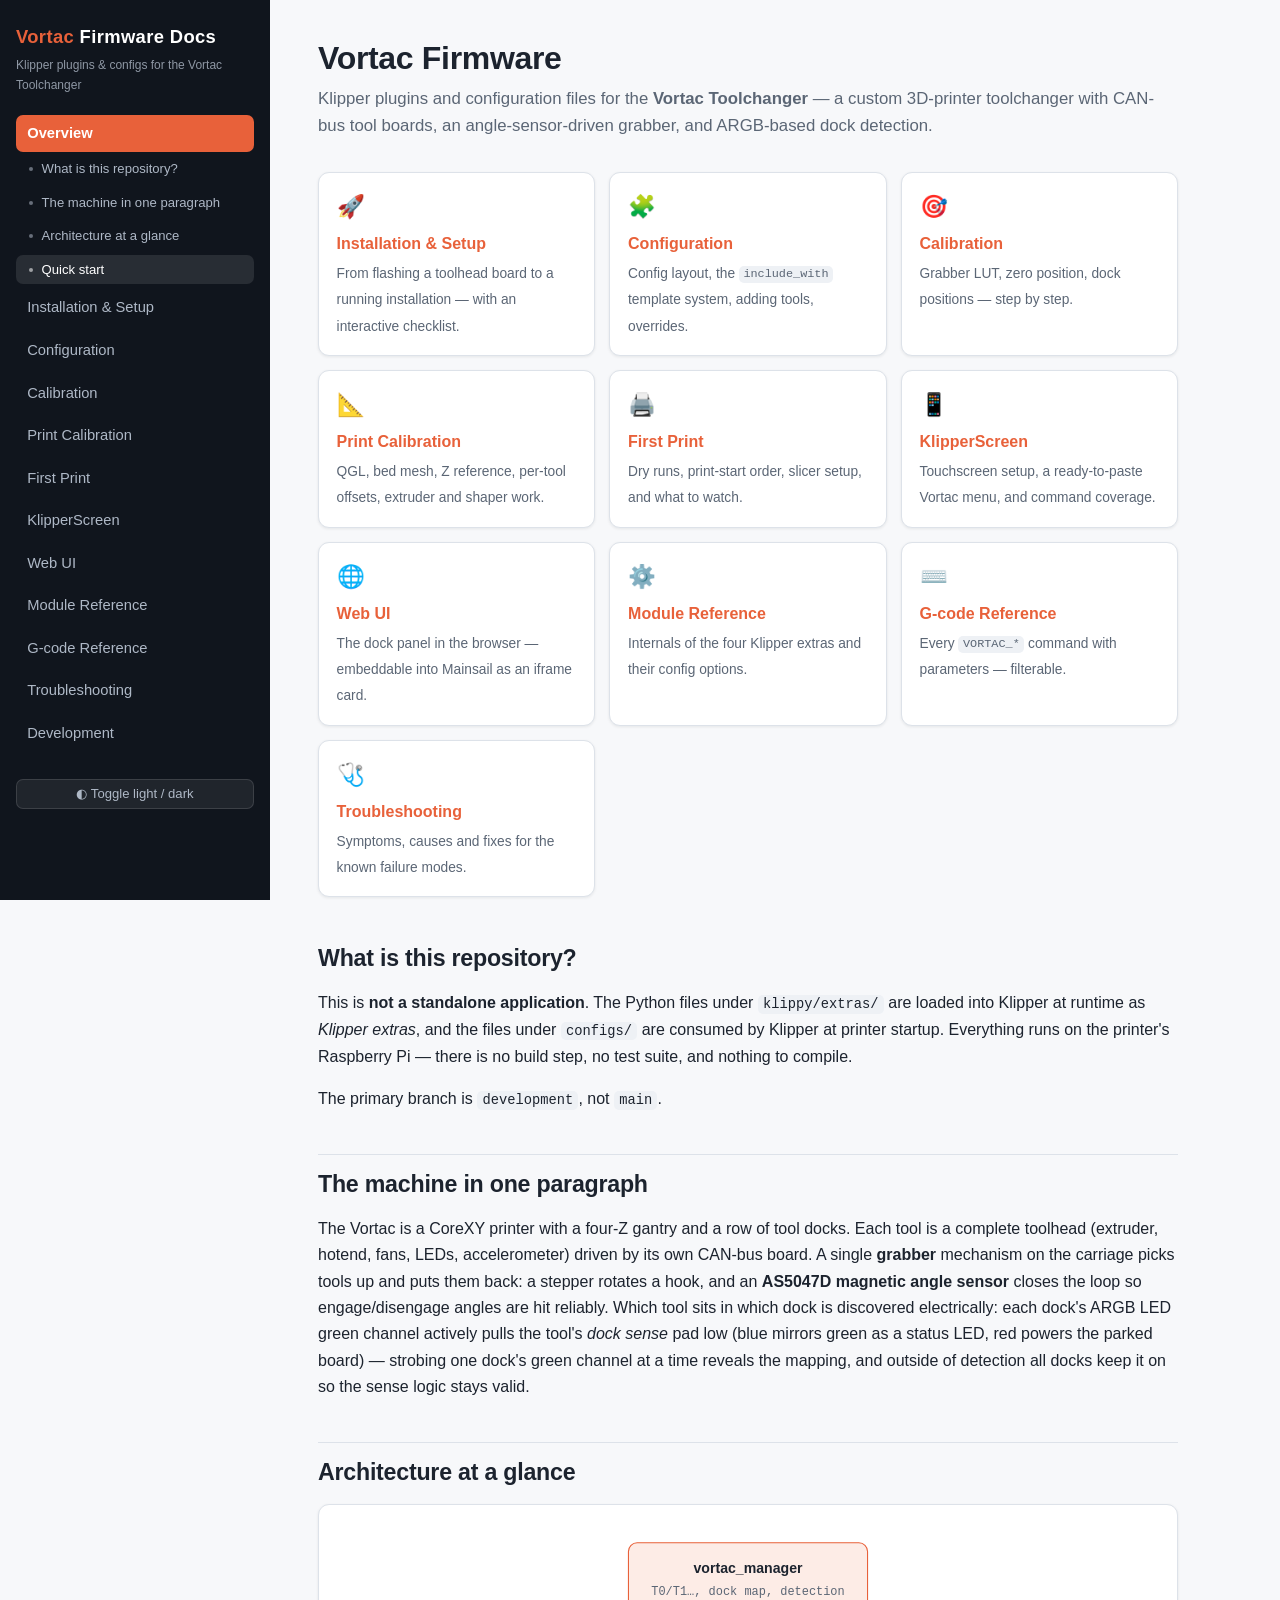
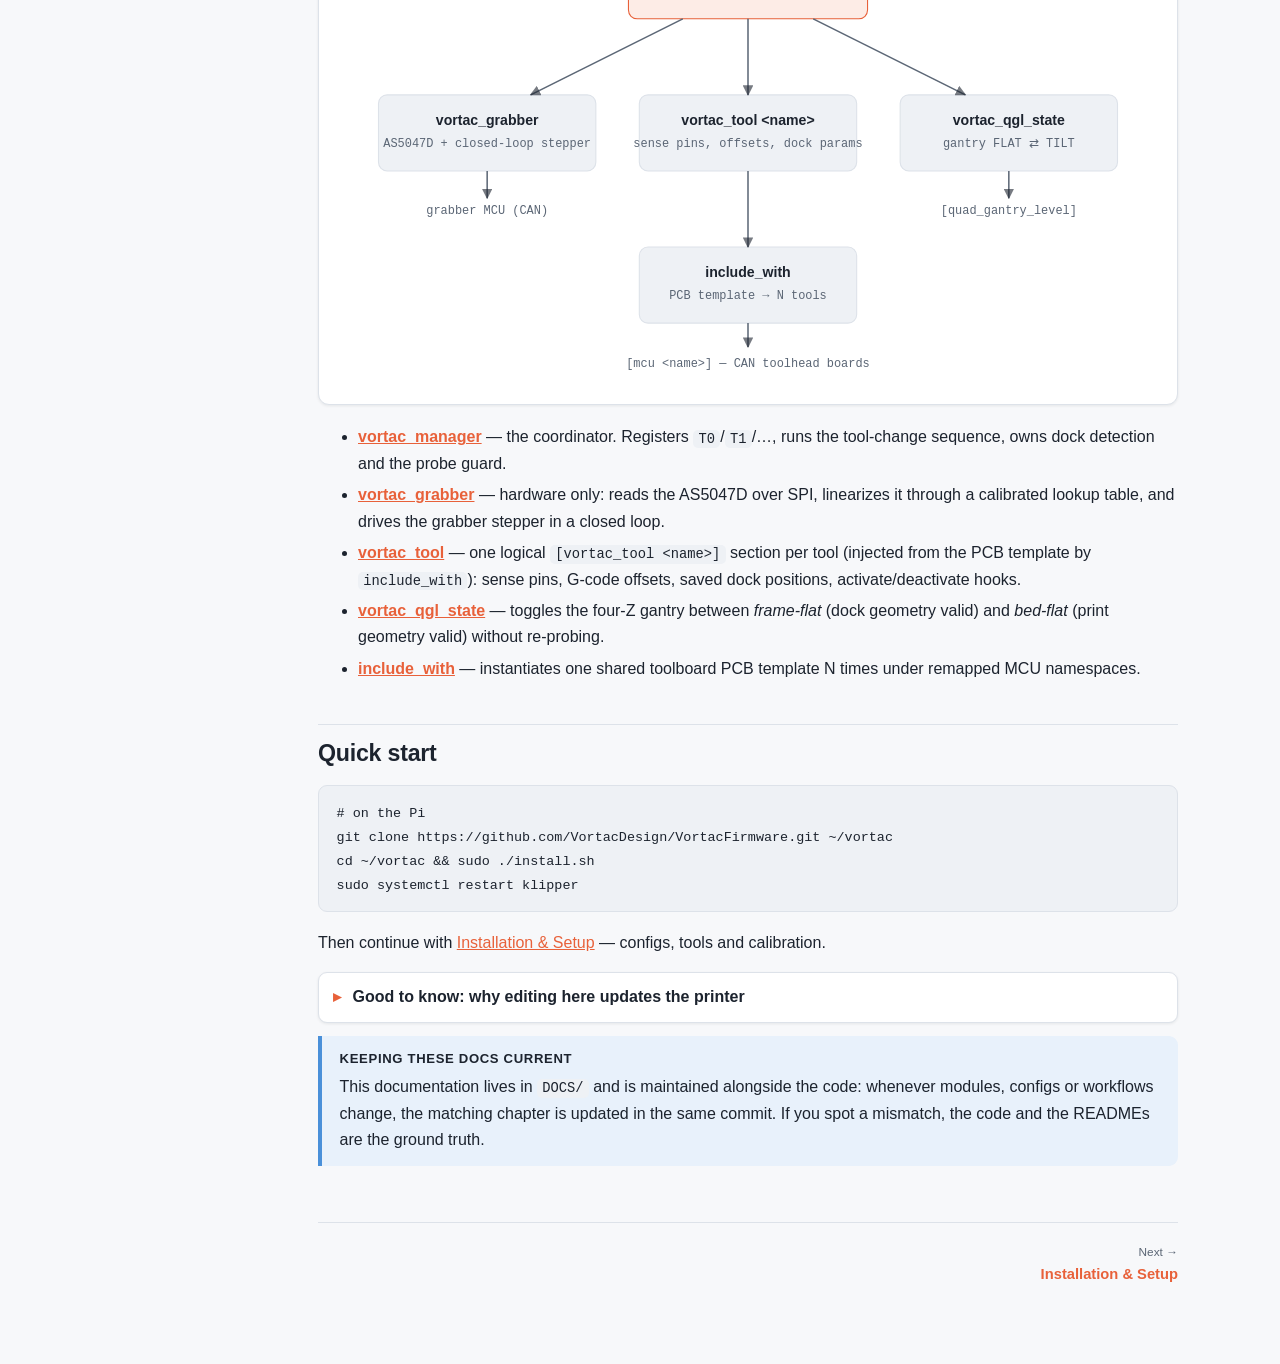
==== commit 71c2dc1f: "webserver  for vortac ui" ====
--- a/DOCS/index.html
+++ b/DOCS/index.html
@@ -46,6 +46,11 @@
     <span class="card-icon">📱</span>
     <span class="card-title">KlipperScreen</span>
     <span class="card-desc">Touchscreen setup, a ready-to-paste Vortac menu, and command coverage.</span>
+  </a>
+  <a class="card" href="web-ui.html">
+    <span class="card-icon">🌐</span>
+    <span class="card-title">Web UI</span>
+    <span class="card-desc">The dock panel in the browser — embeddable into Mainsail as an iframe card.</span>
   </a>
   <a class="card" href="modules.html">
     <span class="card-icon">⚙️</span>
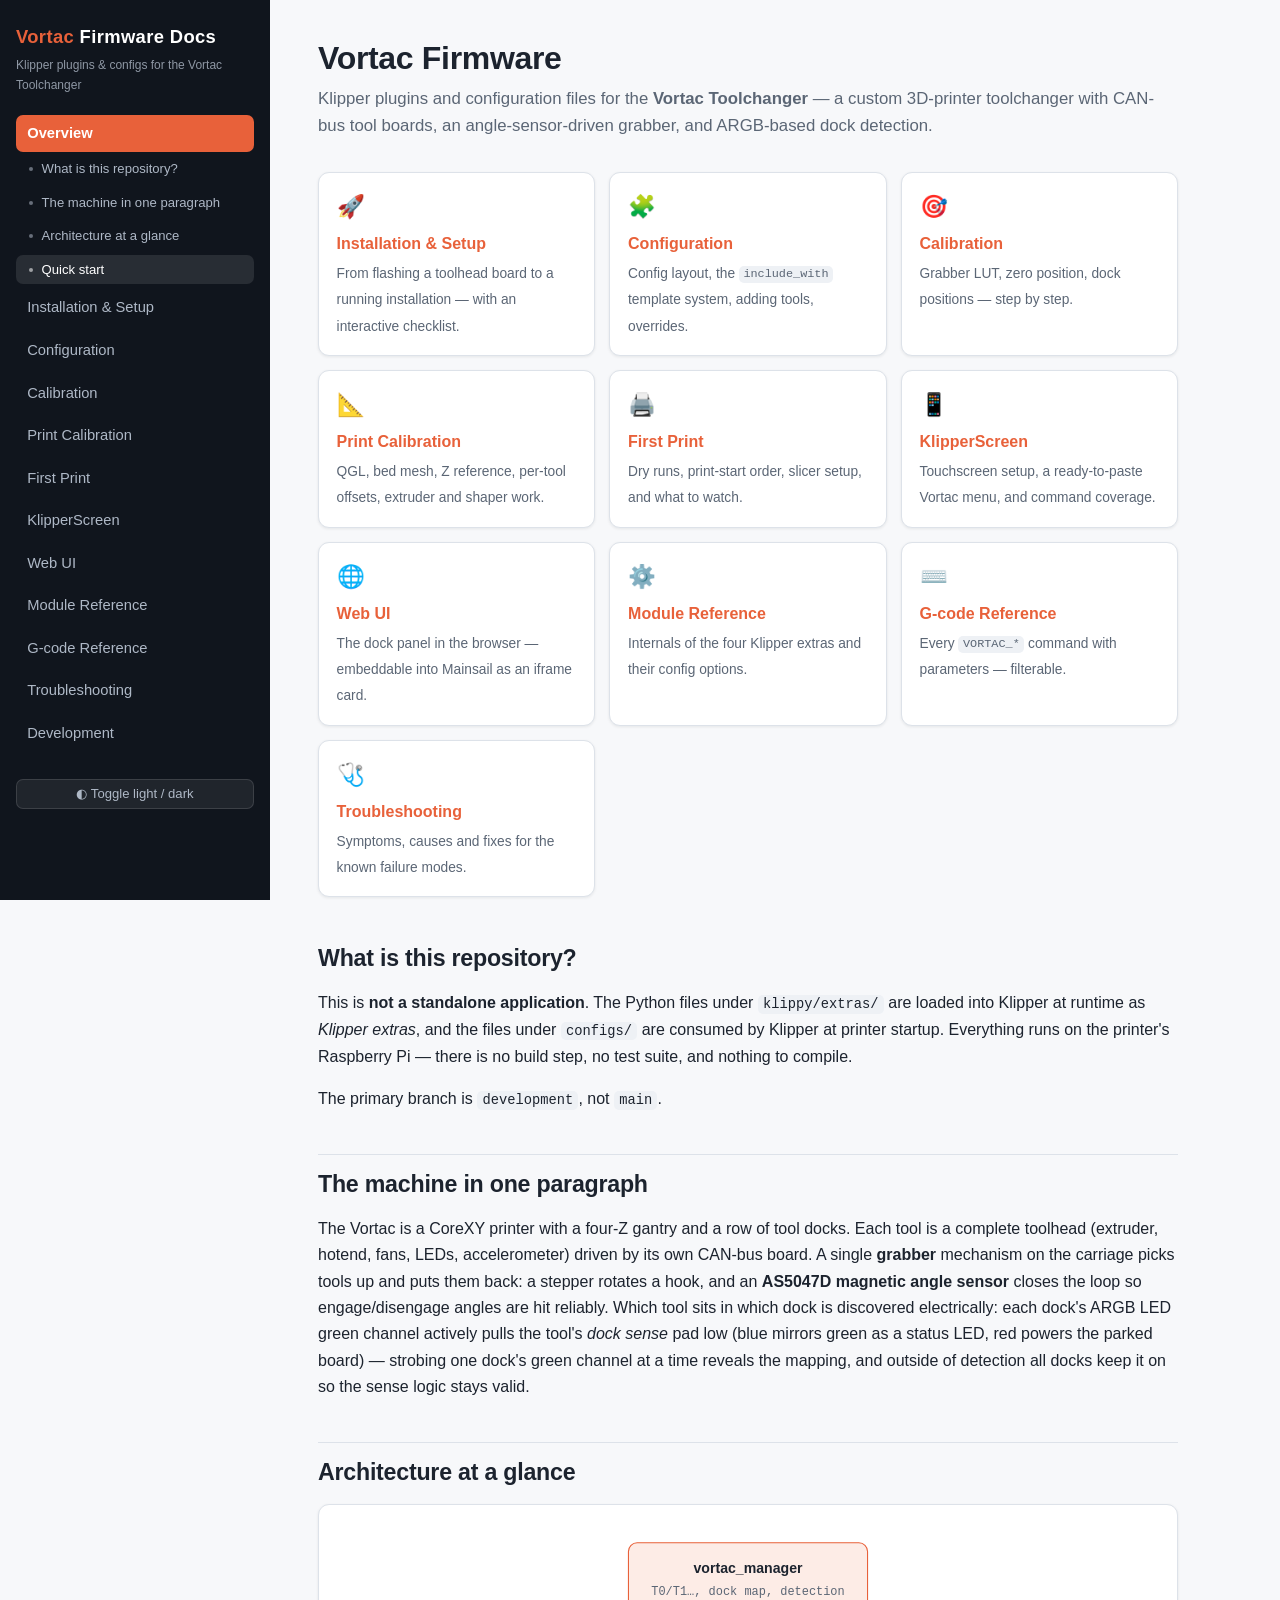
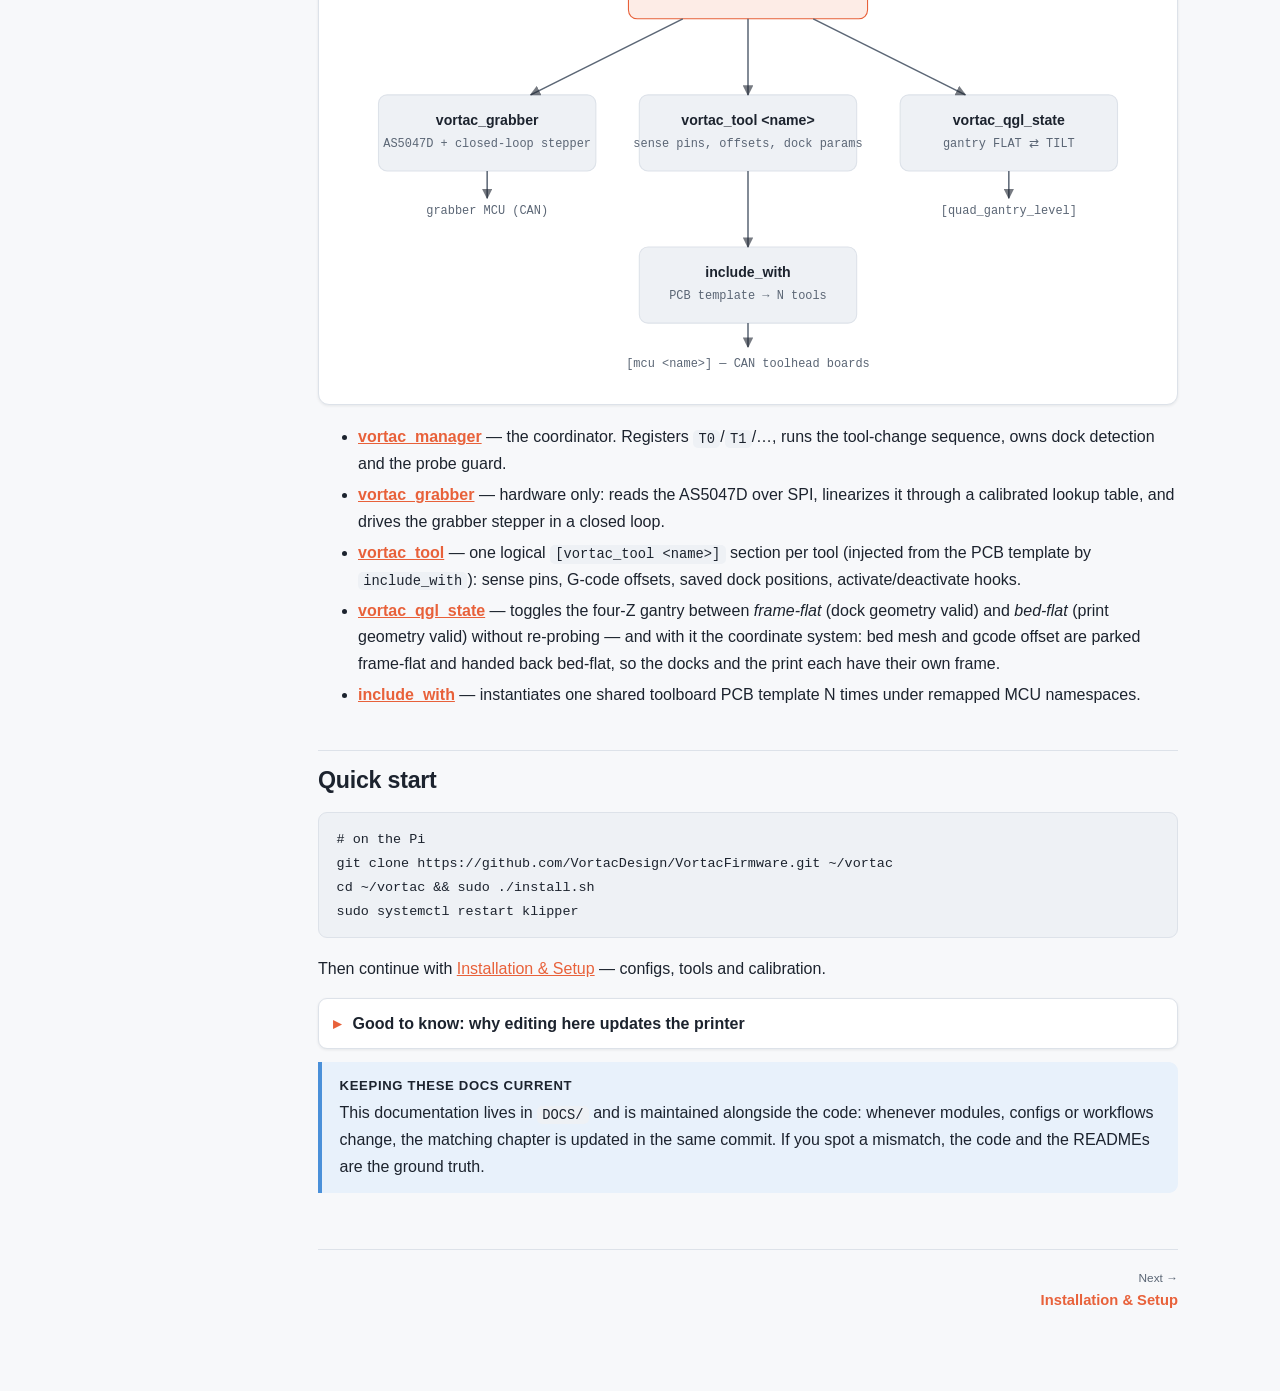
==== commit db302c23: "toolspaces, better retract" ====
--- a/DOCS/index.html
+++ b/DOCS/index.html
@@ -153,7 +153,9 @@
       activate/deactivate hooks.</li>
   <li><strong><a href="modules.html#vortac-qgl-state">vortac_qgl_state</a></strong> — toggles the
       four-Z gantry between <em>frame-flat</em> (dock geometry valid) and <em>bed-flat</em>
-      (print geometry valid) without re-probing.</li>
+      (print geometry valid) without re-probing — and with it the coordinate system: bed mesh
+      and gcode offset are parked frame-flat and handed back bed-flat, so the docks and the
+      print each have their own frame.</li>
   <li><strong><a href="modules.html#include-with">include_with</a></strong> — instantiates one
       shared toolboard PCB template N times under remapped MCU namespaces.</li>
 </ul>
